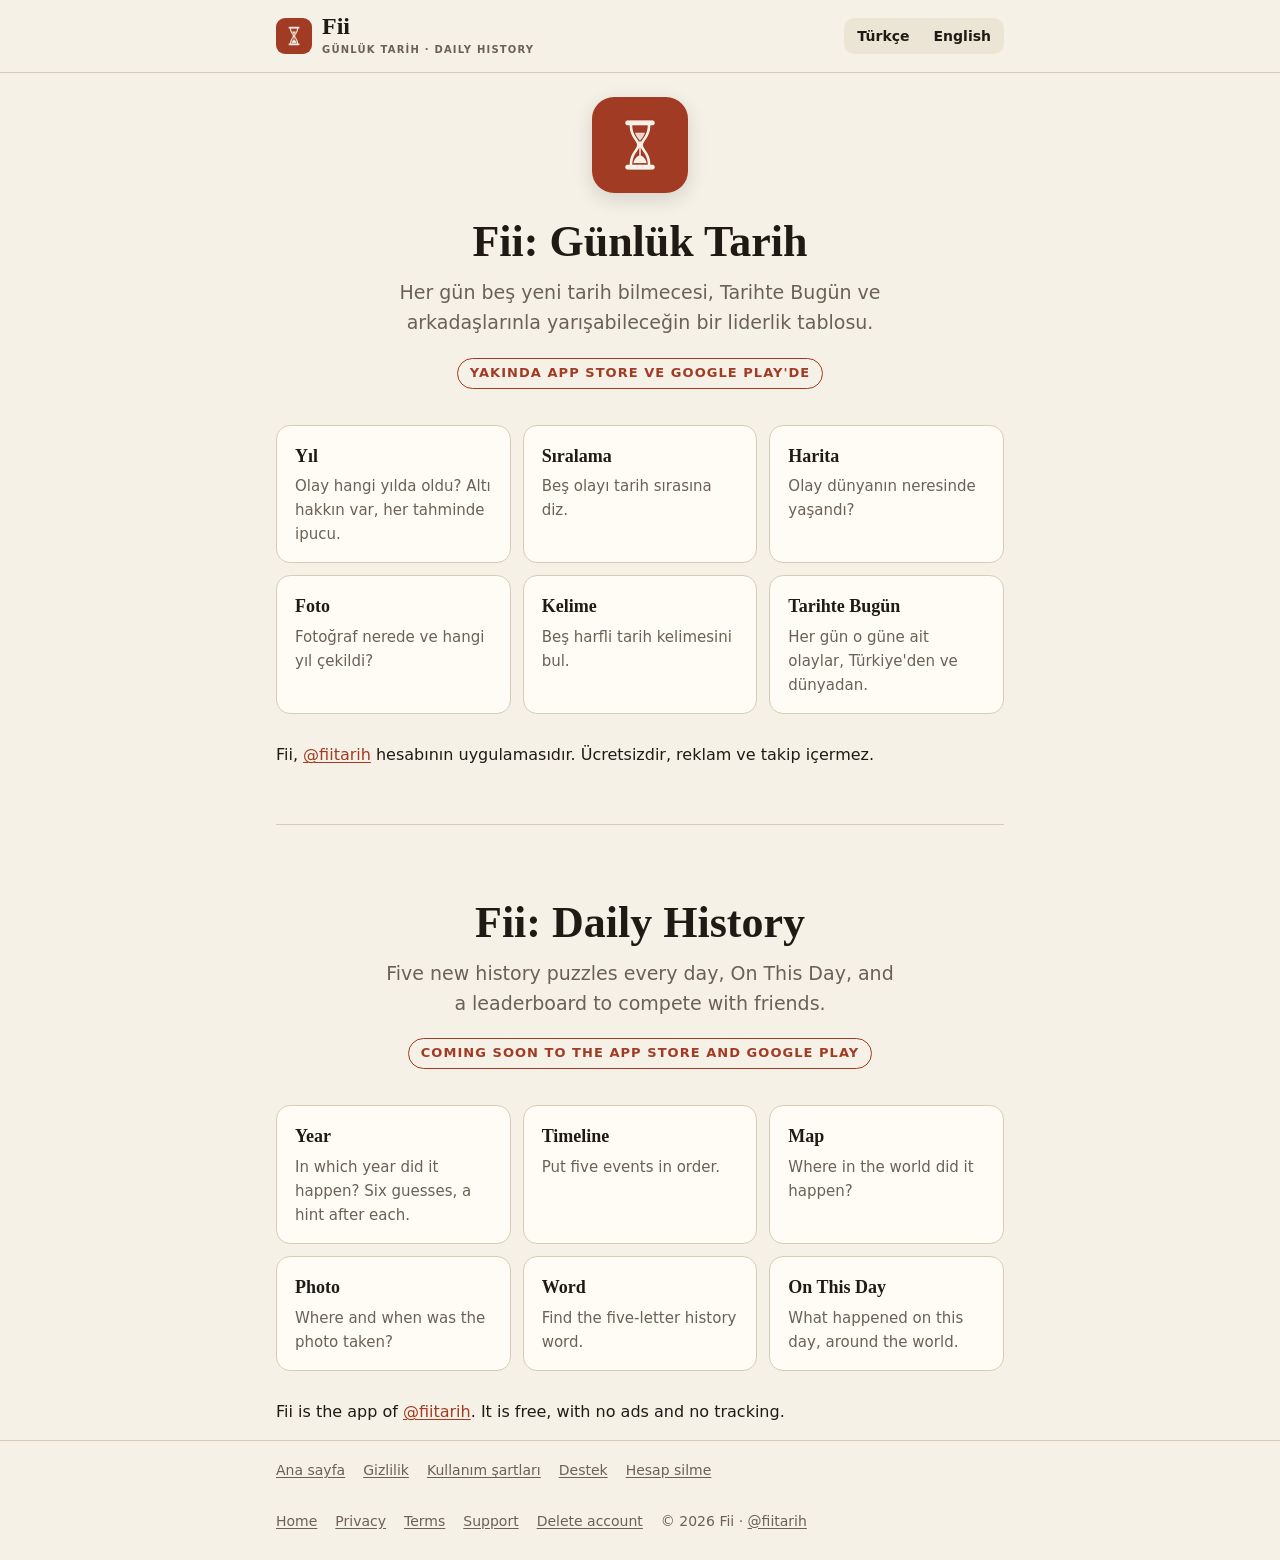
==== index.html @ dfff003a "Add files via upload" ====
<!doctype html>
<html lang="tr">
<head>
<meta charset="utf-8">
<meta name="viewport" content="width=device-width, initial-scale=1">
<title>Fii: Günlük Tarih · Daily History</title>
<meta name="description" content="Her gün yeni tarih bilmeceleri ve Tarihte Bugün. Daily history puzzles and On This Day.">
<link rel="icon" href="favicon.png">
<link rel="stylesheet" href="style.css">
</head>
<body>
<header class="site"><div class="wrap">
  <a class="brand" href="index.html"><img src="icon.png" alt=""><span><b>Fii</b><small>GÜNLÜK TARİH · DAILY HISTORY</small></span></a>
  <nav class="langs" aria-label="Dil / Language"><a href="#tr" lang="tr">Türkçe</a><a href="#en" lang="en">English</a></nav>
</div></header>
<main class="wrap">
<section class="lang" id="tr" lang="tr">
  <div class="hero">
    <img src="icon.png" alt="Fii simgesi">
    <h1>Fii: Günlük Tarih</h1>
    <p class="lead">Her gün beş yeni tarih bilmecesi, Tarihte Bugün ve arkadaşlarınla yarışabileceğin bir liderlik tablosu.</p>
    <span class="soon">Yakında App Store ve Google Play'de</span>
  </div>
  <div class="modes">
    <div class="card"><b>Yıl</b><p>Olay hangi yılda oldu? Altı hakkın var, her tahminde ipucu.</p></div>
    <div class="card"><b>Sıralama</b><p>Beş olayı tarih sırasına diz.</p></div>
    <div class="card"><b>Harita</b><p>Olay dünyanın neresinde yaşandı?</p></div>
    <div class="card"><b>Foto</b><p>Fotoğraf nerede ve hangi yıl çekildi?</p></div>
    <div class="card"><b>Kelime</b><p>Beş harfli tarih kelimesini bul.</p></div>
    <div class="card"><b>Tarihte Bugün</b><p>Her gün o güne ait olaylar, Türkiye'den ve dünyadan.</p></div>
  </div>
  <p>Fii, <a href="https://x.com/fiitarih">@fiitarih</a> hesabının uygulamasıdır. Ücretsizdir, reklam ve takip içermez.</p>
</section>

<section class="lang" id="en" lang="en">
  <div class="hero">
    <h1>Fii: Daily History</h1>
    <p class="lead">Five new history puzzles every day, On This Day, and a leaderboard to compete with friends.</p>
    <span class="soon">Coming soon to the App Store and Google Play</span>
  </div>
  <div class="modes">
    <div class="card"><b>Year</b><p>In which year did it happen? Six guesses, a hint after each.</p></div>
    <div class="card"><b>Timeline</b><p>Put five events in order.</p></div>
    <div class="card"><b>Map</b><p>Where in the world did it happen?</p></div>
    <div class="card"><b>Photo</b><p>Where and when was the photo taken?</p></div>
    <div class="card"><b>Word</b><p>Find the five-letter history word.</p></div>
    <div class="card"><b>On This Day</b><p>What happened on this day, around the world.</p></div>
  </div>
  <p>Fii is the app of <a href="https://x.com/fiitarih">@fiitarih</a>. It is free, with no ads and no tracking.</p>
</section>
</main>
<footer class="site"><div class="wrap">
  <a href="index.html">Ana sayfa</a> <a href="privacy.html">Gizlilik</a> <a href="terms.html">Kullanım şartları</a> <a href="support.html">Destek</a> <a href="delete-account.html">Hesap silme</a>
</div><div class="wrap" lang="en" style="padding-top:0">
  <a href="index.html#en">Home</a> <a href="privacy.html#en">Privacy</a> <a href="terms.html#en">Terms</a> <a href="support.html#en">Support</a> <a href="delete-account.html#en">Delete account</a>
  <span>© 2026 Fii · <a href="https://x.com/fiitarih">@fiitarih</a></span>
</div></footer>
</body>
</html>
---- style.css ----
/* Fii website: same parchment palette as the app */
:root {
  --text: #1f1a14;
  --muted: #6b6155;
  --bg: #f6f1e7;
  --card: #fffcf6;
  --element: #ece4d4;
  --border: #d8ccb6;
  --accent: #a23b24;
  --on-accent: #ffffff;
  --serif: "Iowan Old Style", "Palatino Linotype", Palatino, Georgia, serif;
  --sans: system-ui, -apple-system, "Segoe UI", Roboto, Helvetica, Arial, sans-serif;
  color-scheme: light dark;
}
@media (prefers-color-scheme: dark) {
  :root {
    --text: #f3ede2;
    --muted: #b3a895;
    --bg: #14110d;
    --card: #1b1712;
    --element: #221d17;
    --border: #3a3228;
    --accent: #e0745a;
    --on-accent: #14110d;
  }
}
* { box-sizing: border-box; }
html { -webkit-text-size-adjust: 100%; }
body {
  margin: 0;
  background: var(--bg);
  color: var(--text);
  font: 16px/1.6 var(--sans);
}
a { color: var(--accent); text-underline-offset: 2px; }
.wrap { max-width: 760px; margin: 0 auto; padding: 0 16px; }

header.site { border-bottom: 1px solid var(--border); }
header.site .wrap { display: flex; align-items: center; justify-content: space-between; gap: 12px; padding-top: 14px; padding-bottom: 14px; }
.brand { display: flex; align-items: center; gap: 10px; color: var(--text); text-decoration: none; }
.brand img { width: 36px; height: 36px; border-radius: 9px; }
.brand b { font: 700 24px/1 var(--serif); }
.brand small { display: block; font-size: 10px; font-weight: 700; letter-spacing: .12em; color: var(--muted); }
.langs { display: flex; gap: 4px; background: var(--element); border-radius: 10px; padding: 3px; }
.langs a { padding: 4px 10px; border-radius: 8px; font-size: 14px; font-weight: 600; color: var(--text); text-decoration: none; }
.langs a:hover { background: var(--card); }

main { padding: 28px 0 48px; }
h1 { font: 700 34px/1.2 var(--serif); margin: 0 0 6px; }
h2 { font: 700 22px/1.3 var(--serif); margin: 32px 0 8px; }
h3 { font-size: 16px; margin: 20px 0 4px; }
.meta { color: var(--muted); font-size: 14px; margin: 0 0 20px; }
section.lang + section.lang { margin-top: 56px; padding-top: 32px; border-top: 1px solid var(--border); }
.card { background: var(--card); border: 1px solid var(--border); border-radius: 14px; padding: 16px 18px; margin: 16px 0; }
.card > :first-child { margin-top: 0; }
.card > :last-child { margin-bottom: 0; }
ol, ul { padding-left: 22px; }
li { margin: 4px 0; }
code { background: var(--element); padding: 1px 6px; border-radius: 6px; font-size: 14px; }
table { width: 100%; border-collapse: collapse; font-size: 15px; margin: 12px 0; }
th, td { text-align: left; vertical-align: top; padding: 8px 10px; border-bottom: 1px solid var(--border); }
th { font-size: 13px; color: var(--muted); font-weight: 700; }
.table-scroll { overflow-x: auto; }
.button {
  display: inline-block; background: var(--accent); color: var(--on-accent); text-decoration: none;
  font-weight: 700; padding: 12px 20px; border-radius: 12px;
}

/* Landing */
.hero { text-align: center; padding: 24px 0 8px; }
.hero img { width: 96px; height: 96px; border-radius: 22px; box-shadow: 0 6px 20px #0002; }
.hero h1 { font-size: 44px; margin-top: 16px; }
.hero p.lead { font-size: 19px; color: var(--muted); max-width: 520px; margin: 8px auto 20px; }
.soon { display: inline-block; font-size: 13px; font-weight: 700; letter-spacing: .08em; text-transform: uppercase; color: var(--accent); border: 1px solid var(--accent); border-radius: 999px; padding: 4px 12px; }
.modes { display: grid; grid-template-columns: repeat(auto-fit, minmax(200px, 1fr)); gap: 12px; margin: 28px 0; }
.modes .card { margin: 0; }
.modes b { font-family: var(--serif); font-size: 18px; }
.modes p { margin: 4px 0 0; color: var(--muted); font-size: 15px; }

footer.site { border-top: 1px solid var(--border); color: var(--muted); font-size: 14px; }
footer.site .wrap { padding-top: 18px; padding-bottom: 28px; display: flex; flex-wrap: wrap; gap: 8px 18px; }
footer.site a { color: var(--muted); }
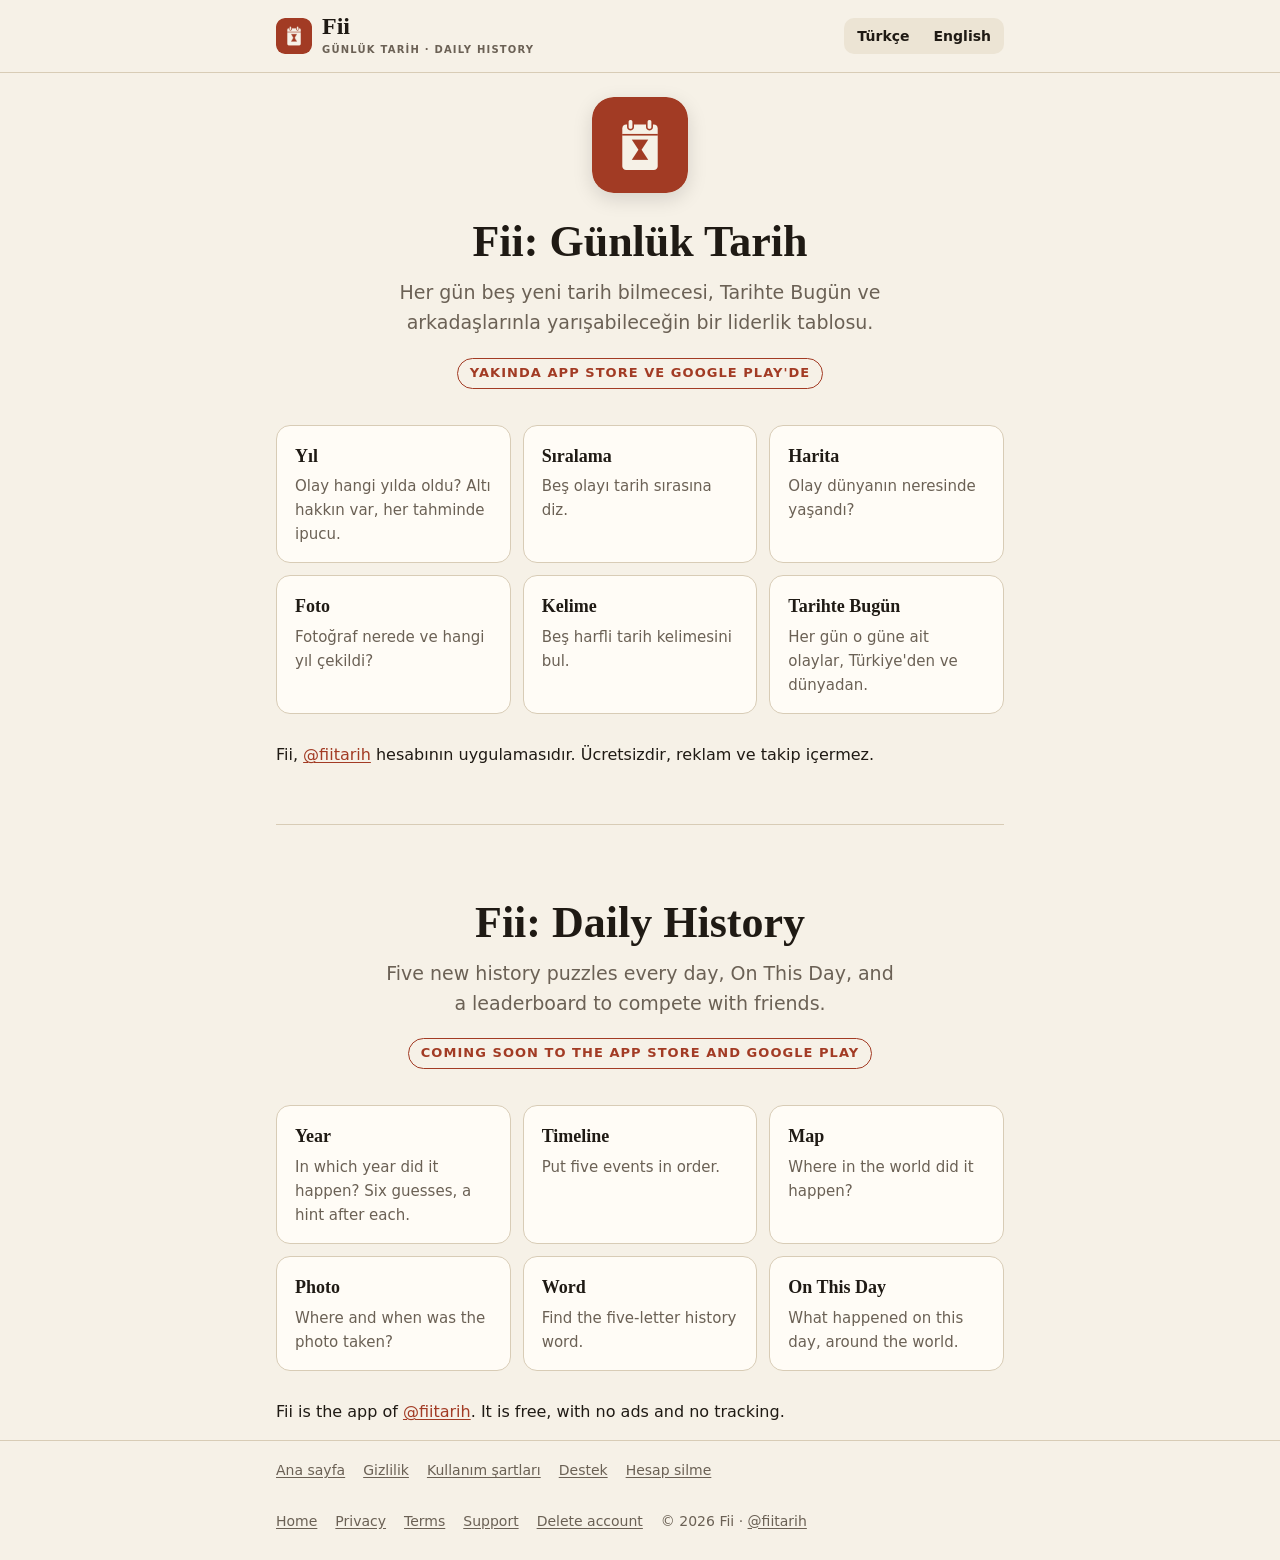
==== commit f13bf62f: "Add files via upload" ====
--- a/index.html
+++ b/index.html
@@ -5,18 +5,19 @@
 <meta name="viewport" content="width=device-width, initial-scale=1">
 <title>Fii: Günlük Tarih · Daily History</title>
 <meta name="description" content="Her gün yeni tarih bilmeceleri ve Tarihte Bugün. Daily history puzzles and On This Day.">
-<link rel="icon" href="favicon.png">
-<link rel="stylesheet" href="style.css">
+<link rel="icon" href="favicon.png?v=2">
+<link rel="apple-touch-icon" href="icon.png?v=2">
+<link rel="stylesheet" href="style.css?v=2">
 </head>
 <body>
 <header class="site"><div class="wrap">
-  <a class="brand" href="index.html"><img src="icon.png" alt=""><span><b>Fii</b><small>GÜNLÜK TARİH · DAILY HISTORY</small></span></a>
+  <a class="brand" href="index.html"><img src="icon.png?v=2" alt=""><span><b>Fii</b><small>GÜNLÜK TARİH · DAILY HISTORY</small></span></a>
   <nav class="langs" aria-label="Dil / Language"><a href="#tr" lang="tr">Türkçe</a><a href="#en" lang="en">English</a></nav>
 </div></header>
 <main class="wrap">
 <section class="lang" id="tr" lang="tr">
   <div class="hero">
-    <img src="icon.png" alt="Fii simgesi">
+    <img src="icon.png?v=2" alt="Fii simgesi">
     <h1>Fii: Günlük Tarih</h1>
     <p class="lead">Her gün beş yeni tarih bilmecesi, Tarihte Bugün ve arkadaşlarınla yarışabileceğin bir liderlik tablosu.</p>
     <span class="soon">Yakında App Store ve Google Play'de</span>
